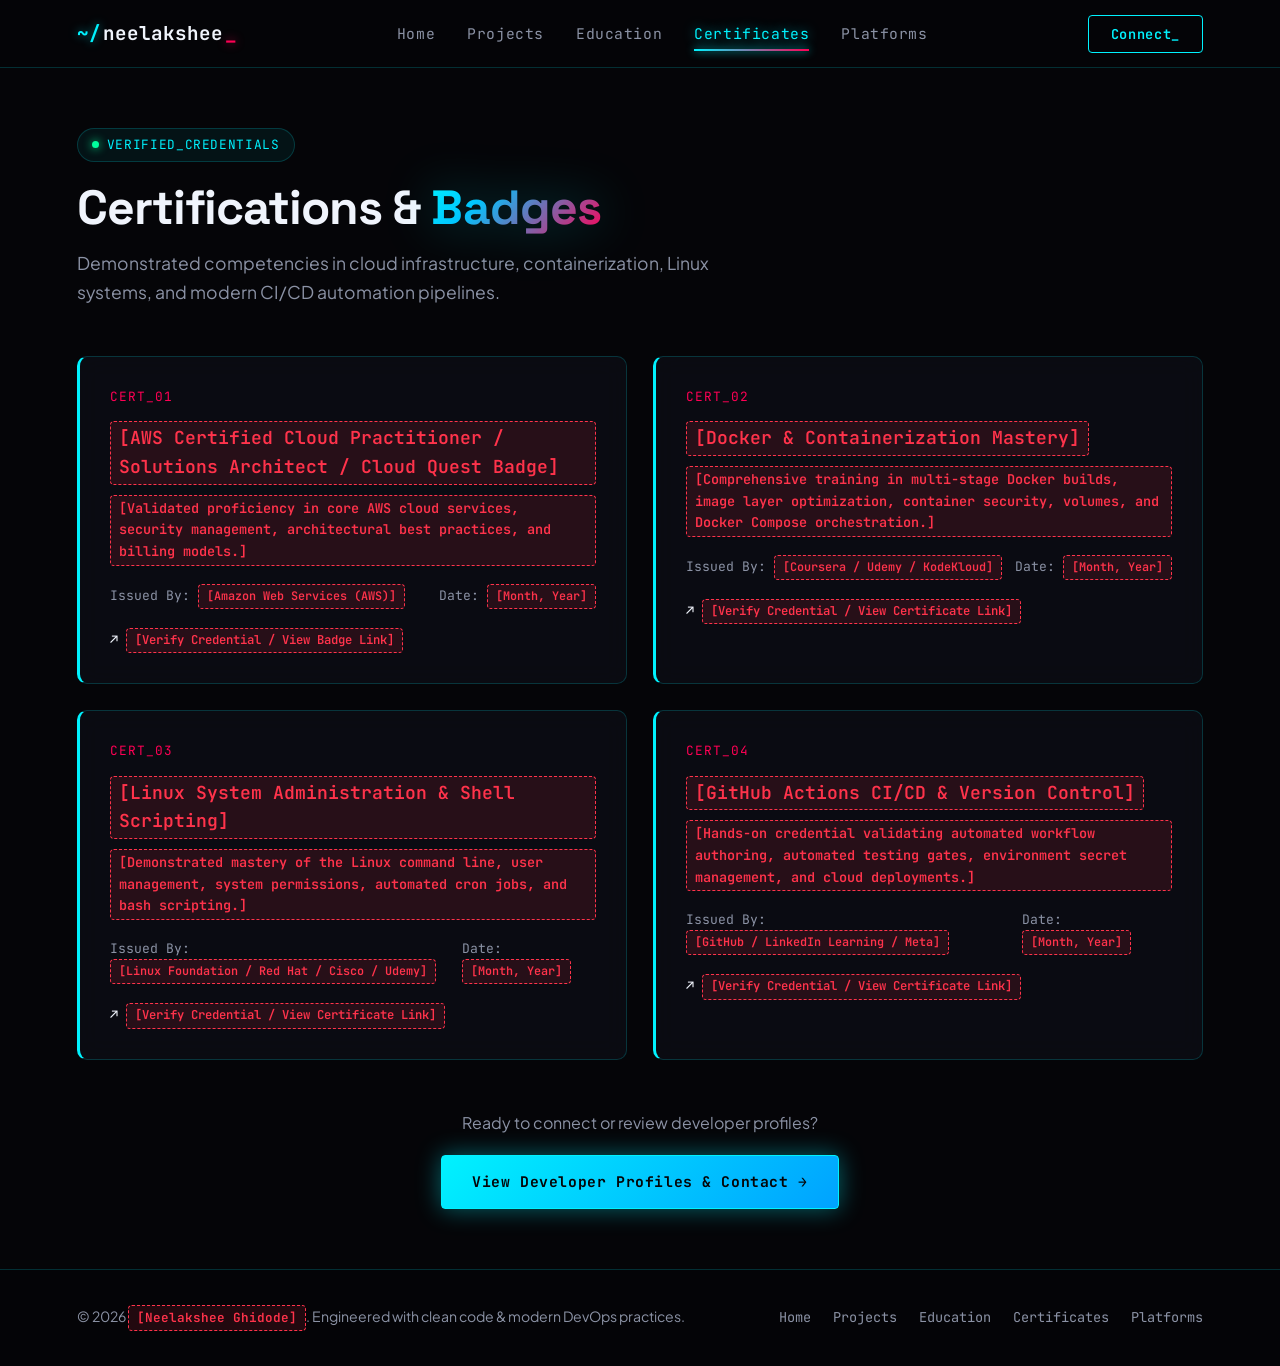
==== certificates.html @ f9bc47b6 "files added -" ====
<!DOCTYPE html>
<html lang="en">
<head>
    <meta charset="UTF-8">
    <meta name="viewport" content="width=device-width, initial-scale=1.0">
    <title>Certifications & Badges | Neelakshee Ghidode</title>
    <!-- Fonts -->
    <link href="https://fonts.googleapis.com/css2?family=Plus+Jakarta+Sans:wght@400;500;600;700;800&family=JetBrains+Mono:wght@400;500;700&display=swap" rel="stylesheet">
    <link rel="stylesheet" href="style.css">
</head>
<body>

    <!-- Navigation Bar -->
    <header class="navbar">
        <a href="index.html" class="logo">
            <span class="terminal-prompt">~/</span>neelakshee<span class="cursor">_</span>
        </a>
        <nav class="nav-links">
            <a href="index.html">Home</a>
            <a href="projects.html">Projects</a>
            <a href="education.html">Education</a>
            <a href="certificates.html" class="active">Certificates</a>
            <a href="platforms.html">Platforms</a>
        </nav>
        <div class="nav-action">
            <a href="platforms.html" class="cta-btn">Connect_</a>
        </div>
    </header>

    <!-- Main Container -->
    <main class="page-container">
        
        <header class="page-header">
            <div class="page-tag">
                <span class="pulse-dot"></span> VERIFIED_CREDENTIALS
            </div>
            <h1 class="page-title">Certifications & <span class="gradient-text">Badges</span></h1>
            <p class="page-subtitle">
                Demonstrated competencies in cloud infrastructure, containerization, Linux systems, and modern CI/CD automation pipelines.
            </p>
        </header>

        <!-- Certificates Grid -->
        <div class="grid-2">
            
            <!-- Certificate 1 -->
            <div class="card cert-card">
                <span class="card-num">CERT_01</span>
                <h4><span class="insert-tag">[AWS Certified Cloud Practitioner / Solutions Architect / Cloud Quest Badge]</span></h4>
                <p style="margin-top: 10px;">
                    <span class="insert-tag">[Validated proficiency in core AWS cloud services, security management, architectural best practices, and billing models.]</span>
                </p>
                <div class="cert-meta">
                    <span>Issued By: <strong class="insert-tag">[Amazon Web Services (AWS)]</strong></span>
                    <span>Date: <strong class="insert-tag">[Month, Year]</strong></span>
                </div>
                <div style="margin-top: 16px;">
                    <a href="#" target="_blank" style="color: var(--accent-red); font-family: var(--font-mono); font-size: 0.85rem; text-decoration: none;">
                        ↗ <span class="insert-tag">[Verify Credential / View Badge Link]</span>
                    </a>
                </div>
            </div>

            <!-- Certificate 2 -->
            <div class="card cert-card">
                <span class="card-num">CERT_02</span>
                <h4><span class="insert-tag">[Docker & Containerization Mastery]</span></h4>
                <p style="margin-top: 10px;">
                    <span class="insert-tag">[Comprehensive training in multi-stage Docker builds, image layer optimization, container security, volumes, and Docker Compose orchestration.]</span>
                </p>
                <div class="cert-meta">
                    <span>Issued By: <strong class="insert-tag">[Coursera / Udemy / KodeKloud]</strong></span>
                    <span>Date: <strong class="insert-tag">[Month, Year]</strong></span>
                </div>
                <div style="margin-top: 16px;">
                    <a href="#" target="_blank" style="color: var(--accent-red); font-family: var(--font-mono); font-size: 0.85rem; text-decoration: none;">
                        ↗ <span class="insert-tag">[Verify Credential / View Certificate Link]</span>
                    </a>
                </div>
            </div>

            <!-- Certificate 3 -->
            <div class="card cert-card">
                <span class="card-num">CERT_03</span>
                <h4><span class="insert-tag">[Linux System Administration & Shell Scripting]</span></h4>
                <p style="margin-top: 10px;">
                    <span class="insert-tag">[Demonstrated mastery of the Linux command line, user management, system permissions, automated cron jobs, and bash scripting.]</span>
                </p>
                <div class="cert-meta">
                    <span>Issued By: <strong class="insert-tag">[Linux Foundation / Red Hat / Cisco / Udemy]</strong></span>
                    <span>Date: <strong class="insert-tag">[Month, Year]</strong></span>
                </div>
                <div style="margin-top: 16px;">
                    <a href="#" target="_blank" style="color: var(--accent-red); font-family: var(--font-mono); font-size: 0.85rem; text-decoration: none;">
                        ↗ <span class="insert-tag">[Verify Credential / View Certificate Link]</span>
                    </a>
                </div>
            </div>

            <!-- Certificate 4 -->
            <div class="card cert-card">
                <span class="card-num">CERT_04</span>
                <h4><span class="insert-tag">[GitHub Actions CI/CD & Version Control]</span></h4>
                <p style="margin-top: 10px;">
                    <span class="insert-tag">[Hands-on credential validating automated workflow authoring, automated testing gates, environment secret management, and cloud deployments.]</span>
                </p>
                <div class="cert-meta">
                    <span>Issued By: <strong class="insert-tag">[GitHub / LinkedIn Learning / Meta]</strong></span>
                    <span>Date: <strong class="insert-tag">[Month, Year]</strong></span>
                </div>
                <div style="margin-top: 16px;">
                    <a href="#" target="_blank" style="color: var(--accent-red); font-family: var(--font-mono); font-size: 0.85rem; text-decoration: none;">
                        ↗ <span class="insert-tag">[Verify Credential / View Certificate Link]</span>
                    </a>
                </div>
            </div>

        </div>

        <!-- Navigation Action -->
        <div style="margin-top: 50px; text-align: center;">
            <p style="color: var(--text-muted); margin-bottom: 20px;">Ready to connect or review developer profiles?</p>
            <a href="platforms.html" class="primary-btn">View Developer Profiles & Contact →</a>
        </div>

    </main>

    <!-- Footer -->
    <footer class="site-footer">
        <p>© 2026 <span class="insert-tag">[Neelakshee Ghidode]</span>. Engineered with clean code & modern DevOps practices.</p>
        <div class="footer-nav">
            <a href="index.html">Home</a>
            <a href="projects.html">Projects</a>
            <a href="education.html">Education</a>
            <a href="certificates.html">Certificates</a>
            <a href="platforms.html">Platforms</a>
        </div>
    </footer>

</body>
</html>
---- style.css ----
/* ========================================================
   CYBERPUNK HIGH-TECH DEVOPS THEME - PRODUCTION STYLESHEET
   ======================================================== */

@import url('https://fonts.googleapis.com/css2?family=Plus+Jakarta+Sans:wght@300;400;500;600;700;800&family=JetBrains+Mono:wght@400;500;700&family=Space+Grotesk:wght@500;700&display=swap');

:root {
    --bg-void: #050508;
    --bg-card: rgba(13, 14, 22, 0.75);
    --bg-card-hover: rgba(20, 22, 35, 0.85);
    --border-cyber: rgba(0, 242, 254, 0.18);
    --border-hover: rgba(0, 242, 254, 0.6);
    
    /* Cyberpunk Neon Palette */
    --neon-cyan: #00f2fe;
    --neon-blue: #4facfe;
    --neon-pink: #ff0055;
    --neon-purple: #7928ca;
    --neon-green: #00ff9d;
    --neon-amber: #ffaa00;
    
    --text-primary: #f0f4fc;
    --text-muted: #8b92a5;
    --text-cyan: #38ef7d;
    
    --font-sans: 'Plus Jakarta Sans', sans-serif;
    --font-display: 'Space Grotesk', sans-serif;
    --font-mono: 'JetBrains Mono', monospace;
    
    --glow-cyan: 0 0 25px rgba(0, 242, 254, 0.35);
    --glow-pink: 0 0 25px rgba(255, 0, 85, 0.35);
    --transition: all 0.3s cubic-bezier(0.16, 1, 0.3, 1);
}

* {
    margin: 0;
    padding: 0;
    box-sizing: border-box;
    forced-color-adjust: none;
    -webkit-font-smoothing: antialiased;
}

html {
    scroll-behavior: smooth;
    background-color: #050508 !important;
}

body {
    background-color: #050508 !important;
    color: var(--text-primary) !important;
    font-family: var(--font-sans);
    line-height: 1.6;
    min-height: 100vh;
    overflow-x: hidden;
    position: relative;
    display: flex;
    flex-direction: column;
}

/* --- Cyber Ambient Grid Background --- */
body::before {
    content: '';
    position: fixed;
    top: 0;
    left: 0;
    width: 100vw;
    height: 100vh;
    background-image: 
        radial-gradient(circle at 15% 20%, rgba(0, 242, 254, 0.07) 0%, transparent 40%),
        radial-gradient(circle at 85% 70%, rgba(255, 0, 85, 0.06) 0%, transparent 45%),
        linear-gradient(rgba(255, 255, 255, 0.015) 1px, transparent 1px),
        linear-gradient(90deg, rgba(255, 255, 255, 0.015) 1px, transparent 1px);
    background-size: 100% 100%, 100% 100%, 48px 48px, 48px 48px;
    pointer-events: none;
    z-index: -2;
}

/* --- Red Placeholder Highlight --- */
.insert-tag {
    color: #ff334b;
    background: rgba(255, 51, 75, 0.12);
    border: 1px dashed #ff334b;
    padding: 2px 8px;
    border-radius: 4px;
    font-weight: 600;
    font-family: var(--font-mono);
    font-size: 0.9em;
    display: inline-block;
}

/* --- Cyber Navigation Bar --- */
.navbar {
    display: flex;
    justify-content: space-between;
    align-items: center;
    padding: 18px 6%;
    border-bottom: 1px solid var(--border-cyber);
    background: rgba(5, 5, 8, 0.85);
    backdrop-filter: blur(20px);
    position: sticky;
    top: 0;
    z-index: 1000;
}

.logo {
    font-family: var(--font-mono);
    font-size: 1.2rem;
    font-weight: 700;
    color: var(--text-primary);
    text-decoration: none;
    display: flex;
    align-items: center;
    gap: 2px;
}

.terminal-prompt {
    color: var(--neon-cyan);
    text-shadow: 0 0 10px rgba(0, 242, 254, 0.6);
}

.cursor {
    animation: blink 1s infinite;
    color: var(--neon-pink);
    text-shadow: 0 0 10px rgba(255, 0, 85, 0.8);
}

@keyframes blink {
    0%, 50% { opacity: 1; }
    51%, 100% { opacity: 0; }
}

.nav-links {
    display: flex;
    gap: 32px;
}

.nav-links a {
    text-decoration: none;
    color: var(--text-muted);
    font-size: 0.92rem;
    font-family: var(--font-mono);
    transition: var(--transition);
    position: relative;
    letter-spacing: 0.04em;
}

.nav-links a:hover,
.nav-links a.active {
    color: var(--neon-cyan);
    text-shadow: 0 0 12px rgba(0, 242, 254, 0.6);
}

.nav-links a.active::after {
    content: '';
    position: absolute;
    bottom: -6px;
    left: 0;
    width: 100%;
    height: 2px;
    background: linear-gradient(90deg, var(--neon-cyan), var(--neon-pink));
    box-shadow: 0 0 8px var(--neon-cyan);
}

.cta-btn {
    text-decoration: none;
    background: transparent;
    border: 1px solid var(--neon-cyan);
    color: var(--neon-cyan);
    padding: 9px 22px;
    border-radius: 4px;
    font-size: 0.85rem;
    font-weight: 600;
    font-family: var(--font-mono);
    transition: var(--transition);
    letter-spacing: 0.05em;
    position: relative;
    overflow: hidden;
}

.cta-btn:hover {
    background: rgba(0, 242, 254, 0.12);
    box-shadow: var(--glow-cyan);
    transform: translateY(-1px);
}

/* --- Page Containers --- */
.page-container {
    flex: 1;
    padding: 60px 6%;
    max-width: 1360px;
    margin: 0 auto;
    width: 100%;
}

.page-header {
    margin-bottom: 50px;
}

.page-tag {
    display: inline-flex;
    align-items: center;
    gap: 8px;
    background: rgba(0, 242, 254, 0.06);
    border: 1px solid var(--border-cyber);
    padding: 6px 14px;
    border-radius: 20px;
    font-size: 0.8rem;
    font-family: var(--font-mono);
    color: var(--neon-cyan);
    margin-bottom: 18px;
    letter-spacing: 0.05em;
}

.pulse-dot {
    width: 7px;
    height: 7px;
    background-color: var(--neon-green);
    border-radius: 50%;
    box-shadow: 0 0 10px var(--neon-green);
    animation: pulse 2s infinite;
}

@keyframes pulse {
    0% { transform: scale(0.95); box-shadow: 0 0 0 0 rgba(0, 255, 157, 0.7); }
    70% { transform: scale(1.15); box-shadow: 0 0 0 7px rgba(0, 255, 157, 0); }
    100% { transform: scale(0.95); box-shadow: 0 0 0 0 rgba(0, 255, 157, 0); }
}

.page-title {
    font-family: var(--font-display);
    font-size: 3rem;
    font-weight: 700;
    line-height: 1.15;
    margin-bottom: 14px;
    letter-spacing: -0.02em;
}

.gradient-text {
    background: linear-gradient(135deg, var(--neon-cyan) 0%, #00c6ff 30%, var(--neon-pink) 100%);
    -webkit-background-clip: text;
    background-clip: text;
    -webkit-text-fill-color: transparent;
    filter: drop-shadow(0 0 25px rgba(0, 242, 254, 0.3));
}

.page-subtitle {
    color: var(--text-muted);
    font-size: 1.1rem;
    max-width: 660px;
}

/* --- Hero Section with Cyber HUD Video --- */
.hero-section {
    display: grid;
    grid-template-columns: 1.15fr 0.85fr;
    gap: 60px;
    align-items: center;
    padding: 40px 0 70px;
    min-height: 75vh;
}

.hero-content h1 {
    font-family: var(--font-display);
    font-size: 3.8rem;
    font-weight: 800;
    line-height: 1.1;
    margin-bottom: 24px;
    letter-spacing: -0.03em;
}

.hero-desc {
    color: var(--text-muted);
    font-size: 1.15rem;
    margin-bottom: 36px;
    max-width: 580px;
    line-height: 1.7;
}

.btn-group {
    display: flex;
    gap: 18px;
    flex-wrap: wrap;
}

.primary-btn, .secondary-btn {
    text-decoration: none;
    padding: 14px 30px;
    border-radius: 4px;
    font-weight: 600;
    font-size: 0.92rem;
    font-family: var(--font-mono);
    transition: var(--transition);
    display: inline-flex;
    align-items: center;
    gap: 10px;
    letter-spacing: 0.04em;
}

.primary-btn {
    background: linear-gradient(135deg, var(--neon-cyan), #00a2ff);
    color: #050508;
    box-shadow: 0 0 25px rgba(0, 242, 254, 0.4);
    border: 1px solid var(--neon-cyan);
    font-weight: 700;
}

.primary-btn:hover {
    transform: translateY(-3px);
    box-shadow: 0 0 35px rgba(0, 242, 254, 0.7);
    color: #000;
}

.secondary-btn {
    background: var(--bg-card);
    border: 1px solid var(--border-cyber);
    color: var(--text-primary);
    backdrop-filter: blur(10px);
}

.secondary-btn:hover {
    border-color: var(--neon-pink);
    color: #fff;
    box-shadow: 0 0 20px rgba(255, 0, 85, 0.3);
    transform: translateY(-3px);
}

/* --- Cyberpunk Video HUD Visual Frame --- */
.hero-visual-container {
    position: relative;
    border-radius: 14px;
    overflow: hidden;
    border: 1px solid rgba(0, 242, 254, 0.3);
    background: var(--bg-card);
    box-shadow: 0 20px 60px rgba(0, 0, 0, 0.8), 0 0 40px rgba(0, 242, 254, 0.15);
    backdrop-filter: blur(12px);
}

/* Corner bracket accents */
.hero-visual-container::before {
    content: '';
    position: absolute;
    top: 12px;
    left: 12px;
    width: 25px;
    height: 25px;
    border-top: 2px solid var(--neon-cyan);
    border-left: 2px solid var(--neon-cyan);
    z-index: 10;
    pointer-events: none;
}

.hero-visual-container::after {
    content: '';
    position: absolute;
    bottom: 12px;
    right: 12px;
    width: 25px;
    height: 25px;
    border-bottom: 2px solid var(--neon-pink);
    border-right: 2px solid var(--neon-pink);
    z-index: 10;
    pointer-events: none;
}

.video-wrapper {
    position: relative;
    width: 100%;
    height: 480px;
    overflow: hidden;
}

.hero-video {
    width: 100%;
    height: 100%;
    object-fit: cover;
    filter: contrast(1.1) brightness(0.95);
}

/* Dark gradient overlay on top of video */
.video-overlay-gradient {
    position: absolute;
    inset: 0;
    background: linear-gradient(to top, rgba(5, 5, 8, 0.9) 0%, rgba(5, 5, 8, 0.2) 60%, transparent 100%);
    pointer-events: none;
}

.floating-tech-badge {
    position: absolute;
    bottom: 20px;
    left: 20px;
    background: rgba(13, 14, 22, 0.9);
    border: 1px solid var(--border-cyber);
    padding: 10px 18px;
    border-radius: 6px;
    font-family: var(--font-mono);
    font-size: 0.85rem;
    color: var(--neon-green);
    backdrop-filter: blur(12px);
    box-shadow: 0 0 20px rgba(0, 255, 157, 0.2);
    z-index: 5;
}

.floating-tech-badge code {
    color: var(--neon-cyan);
}

.floating-status-pill {
    position: absolute;
    top: 20px;
    right: 20px;
    background: rgba(5, 5, 8, 0.85);
    border: 1px solid rgba(255, 0, 85, 0.4);
    padding: 6px 14px;
    border-radius: 20px;
    font-family: var(--font-mono);
    font-size: 0.78rem;
    color: var(--neon-pink);
    backdrop-filter: blur(10px);
    z-index: 5;
    letter-spacing: 0.05em;
}

/* --- Tech Matrix Section --- */
.tech-matrix {
    margin-top: 60px;
    padding-top: 60px;
    border-top: 1px solid var(--border-cyber);
}

.section-head {
    display: flex;
    justify-content: space-between;
    align-items: center;
    margin-bottom: 32px;
}

.section-head h3 {
    font-family: var(--font-mono);
    font-size: 0.95rem;
    color: var(--neon-cyan);
    letter-spacing: 0.08em;
}

.status-badge {
    font-family: var(--font-mono);
    font-size: 0.78rem;
    color: var(--neon-green);
    background: rgba(0, 255, 157, 0.08);
    padding: 4px 12px;
    border-radius: 4px;
    border: 1px solid rgba(0, 255, 157, 0.25);
    letter-spacing: 0.06em;
}

/* --- Grids & Cyber Cards --- */
.grid-4 {
    display: grid;
    grid-template-columns: repeat(4, 1fr);
    gap: 22px;
}

.grid-3 {
    display: grid;
    grid-template-columns: repeat(3, 1fr);
    gap: 24px;
}

.grid-2 {
    display: grid;
    grid-template-columns: repeat(2, 1fr);
    gap: 26px;
}

.card {
    background: var(--bg-card);
    border: 1px solid var(--border-cyber);
    padding: 30px;
    border-radius: 10px;
    transition: var(--transition);
    backdrop-filter: blur(12px);
    position: relative;
    overflow: hidden;
}

.card::before {
    content: '';
    position: absolute;
    top: 0;
    left: 0;
    width: 100%;
    height: 1px;
    background: linear-gradient(90deg, transparent, var(--neon-cyan), transparent);
    opacity: 0;
    transition: var(--transition);
}

.card:hover {
    border-color: var(--border-hover);
    transform: translateY(-5px);
    background: var(--bg-card-hover);
    box-shadow: 0 15px 35px rgba(0, 0, 0, 0.5), 0 0 25px rgba(0, 242, 254, 0.15);
}

.card:hover::before {
    opacity: 1;
}

.card-num {
    font-family: var(--font-mono);
    font-size: 0.8rem;
    color: var(--neon-pink);
    margin-bottom: 14px;
    display: block;
    letter-spacing: 0.08em;
}

.card h4 {
    font-family: var(--font-display);
    font-size: 1.25rem;
    margin-bottom: 10px;
    color: var(--text-primary);
}

.card p {
    color: var(--text-muted);
    font-size: 0.94rem;
    line-height: 1.6;
}

/* --- Project Cards --- */
.project-card {
    display: flex;
    flex-direction: column;
    justify-content: space-between;
}

.project-tags {
    display: flex;
    flex-wrap: wrap;
    gap: 8px;
    margin: 20px 0;
}

.tech-pill {
    background: rgba(0, 242, 254, 0.07);
    border: 1px solid rgba(0, 242, 254, 0.2);
    padding: 5px 12px;
    border-radius: 4px;
    font-family: var(--font-mono);
    font-size: 0.78rem;
    color: var(--neon-cyan);
}

.project-links {
    display: flex;
    gap: 18px;
    margin-top: 18px;
    padding-top: 18px;
    border-top: 1px solid rgba(255, 255, 255, 0.08);
}

.project-links a {
    color: var(--text-primary);
    text-decoration: none;
    font-size: 0.88rem;
    font-family: var(--font-mono);
    transition: var(--transition);
}

.project-links a:hover {
    color: var(--neon-cyan);
    text-shadow: 0 0 10px var(--neon-cyan);
}

/* --- Timeline (Education) --- */
.timeline {
    position: relative;
    border-left: 2px solid var(--border-cyber);
    padding-left: 35px;
    margin-left: 10px;
}

.timeline-item {
    position: relative;
    margin-bottom: 50px;
}

.timeline-dot {
    position: absolute;
    left: -42px;
    top: 6px;
    width: 12px;
    height: 12px;
    border-radius: 50%;
    background: var(--neon-cyan);
    border: 3px solid var(--bg-void);
    box-shadow: 0 0 12px var(--neon-cyan);
}

.timeline-year {
    font-family: var(--font-mono);
    font-size: 0.88rem;
    color: var(--neon-pink);
    margin-bottom: 8px;
    letter-spacing: 0.05em;
}

/* --- Certificates Cards --- */
.cert-card {
    border-left: 3px solid var(--neon-cyan);
}

.cert-card:hover {
    border-left-color: var(--neon-pink);
    box-shadow: 0 15px 35px rgba(0, 0, 0, 0.5), 0 0 25px rgba(255, 0, 85, 0.15);
}

.cert-meta {
    display: flex;
    justify-content: space-between;
    margin-top: 18px;
    font-family: var(--font-mono);
    font-size: 0.82rem;
    color: var(--text-muted);
}

/* --- Platform Cards --- */
.platform-card {
    display: flex;
    align-items: center;
    gap: 22px;
    text-decoration: none;
    color: inherit;
}

.platform-icon {
    width: 52px;
    height: 52px;
    border-radius: 8px;
    background: rgba(0, 242, 254, 0.08);
    border: 1px solid var(--border-cyber);
    display: flex;
    align-items: center;
    justify-content: center;
    font-size: 1.5rem;
    color: var(--neon-cyan);
    flex-shrink: 0;
}

.platform-card:hover .platform-icon {
    background: rgba(0, 242, 254, 0.18);
    box-shadow: var(--glow-cyan);
}

/* --- Terminal Box --- */
.hero-terminal-card {
    background: rgba(9, 10, 16, 0.85);
    border: 1px solid var(--border-cyber);
    border-radius: 10px;
    overflow: hidden;
    box-shadow: 0 20px 50px rgba(0,0,0,0.7), 0 0 30px rgba(0, 242, 254, 0.1);
    backdrop-filter: blur(14px);
}

.terminal-header {
    background: rgba(18, 20, 30, 0.9);
    padding: 12px 18px;
    display: flex;
    align-items: center;
    gap: 8px;
    border-bottom: 1px solid var(--border-cyber);
}

.terminal-dot {
    width: 10px;
    height: 10px;
    border-radius: 50%;
}

.dot-red { background: #ff4757; box-shadow: 0 0 6px #ff4757; }
.dot-yellow { background: #ffa502; box-shadow: 0 0 6px #ffa502; }
.dot-green { background: #2ed573; box-shadow: 0 0 6px #2ed573; }

.terminal-body {
    padding: 26px;
    font-family: var(--font-mono);
    font-size: 0.88rem;
    line-height: 1.8;
}

.terminal-line {
    margin-bottom: 8px;
}

.text-accent { color: var(--neon-cyan); }
.text-green { color: var(--neon-green); }

/* --- Footer --- */
.site-footer {
    border-top: 1px solid var(--border-cyber);
    padding: 35px 6%;
    display: flex;
    justify-content: space-between;
    align-items: center;
    color: var(--text-muted);
    font-size: 0.88rem;
    margin-top: auto;
    background: rgba(5, 5, 8, 0.95);
}

.footer-nav {
    display: flex;
    gap: 22px;
}

.footer-nav a {
    color: var(--text-muted);
    text-decoration: none;
    font-family: var(--font-mono);
    font-size: 0.85rem;
    transition: var(--transition);
}

.footer-nav a:hover {
    color: var(--neon-cyan);
}

/* --- Responsive Media Queries --- */
@media (max-width: 1024px) {
    .grid-4 { grid-template-columns: repeat(2, 1fr); }
    .grid-3 { grid-template-columns: repeat(2, 1fr); }
    .hero-section { grid-template-columns: 1fr; gap: 50px; }
    .hero-content h1 { font-size: 3rem; }
    .video-wrapper { height: 420px; }
}

@media (max-width: 680px) {
    .grid-4, .grid-3, .grid-2 { grid-template-columns: 1fr; }
    .nav-links { display: none; }
    .hero-content h1 { font-size: 2.3rem; }
    .page-title { font-size: 2.2rem; }
    .video-wrapper { height: 320px; }
    .site-footer { flex-direction: column; gap: 18px; text-align: center; }
}
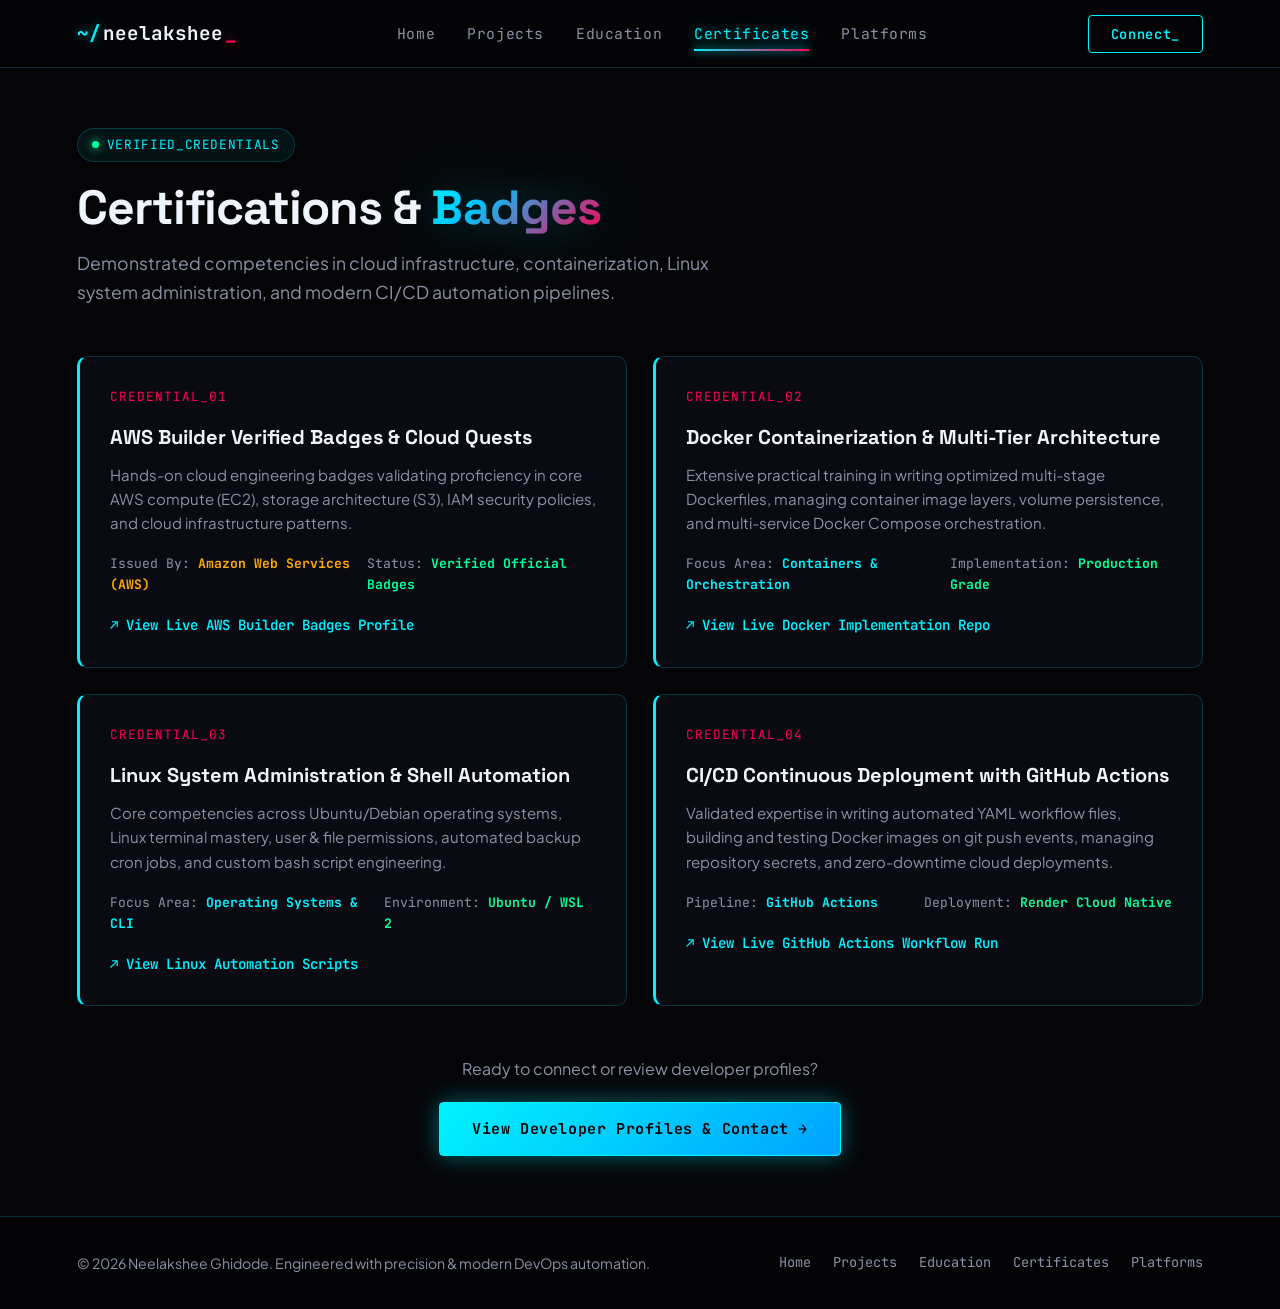
==== commit e6f8ea6b: "information Update" ====
--- a/certificates.html
+++ b/certificates.html
@@ -5,12 +5,12 @@
     <meta name="viewport" content="width=device-width, initial-scale=1.0">
     <title>Certifications & Badges | Neelakshee Ghidode</title>
     <!-- Fonts -->
-    <link href="https://fonts.googleapis.com/css2?family=Plus+Jakarta+Sans:wght@400;500;600;700;800&family=JetBrains+Mono:wght@400;500;700&display=swap" rel="stylesheet">
+    <link href="https://fonts.googleapis.com/css2?family=Plus+Jakarta+Sans:wght@400;500;600;700;800&family=JetBrains+Mono:wght@400;500;700&family=Space+Grotesk:wght@600;700&display=swap" rel="stylesheet">
     <link rel="stylesheet" href="style.css">
 </head>
 <body>
 
-    <!-- Navigation Bar -->
+    <!-- Cyberpunk Navigation Bar -->
     <header class="navbar">
         <a href="index.html" class="logo">
             <span class="terminal-prompt">~/</span>neelakshee<span class="cursor">_</span>
@@ -36,81 +36,81 @@
             </div>
             <h1 class="page-title">Certifications & <span class="gradient-text">Badges</span></h1>
             <p class="page-subtitle">
-                Demonstrated competencies in cloud infrastructure, containerization, Linux systems, and modern CI/CD automation pipelines.
+                Demonstrated competencies in cloud infrastructure, containerization, Linux system administration, and modern CI/CD automation pipelines.
             </p>
         </header>
 
         <!-- Certificates Grid -->
         <div class="grid-2">
             
-            <!-- Certificate 1 -->
+            <!-- Certificate 1: AWS Builder Badges -->
             <div class="card cert-card">
-                <span class="card-num">CERT_01</span>
-                <h4><span class="insert-tag">[AWS Certified Cloud Practitioner / Solutions Architect / Cloud Quest Badge]</span></h4>
-                <p style="margin-top: 10px;">
-                    <span class="insert-tag">[Validated proficiency in core AWS cloud services, security management, architectural best practices, and billing models.]</span>
+                <span class="card-num">CREDENTIAL_01</span>
+                <h4>AWS Builder Verified Badges & Cloud Quests</h4>
+                <p style="margin-top: 10px; color: var(--text-muted); font-size: 0.94rem;">
+                    Hands-on cloud engineering badges validating proficiency in core AWS compute (EC2), storage architecture (S3), IAM security policies, and cloud infrastructure patterns.
                 </p>
                 <div class="cert-meta">
-                    <span>Issued By: <strong class="insert-tag">[Amazon Web Services (AWS)]</strong></span>
-                    <span>Date: <strong class="insert-tag">[Month, Year]</strong></span>
+                    <span>Issued By: <strong style="color: var(--neon-amber);">Amazon Web Services (AWS)</strong></span>
+                    <span>Status: <strong style="color: var(--neon-green);">Verified Official Badges</strong></span>
                 </div>
                 <div style="margin-top: 16px;">
-                    <a href="#" target="_blank" style="color: var(--accent-red); font-family: var(--font-mono); font-size: 0.85rem; text-decoration: none;">
-                        ↗ <span class="insert-tag">[Verify Credential / View Badge Link]</span>
+                    <a href="https://builder.aws.com/profile?tab=badges" target="_blank" style="color: var(--neon-cyan); font-family: var(--font-mono); font-size: 0.88rem; text-decoration: none; font-weight: 600;">
+                        ↗ View Live AWS Builder Badges Profile
                     </a>
                 </div>
             </div>
 
-            <!-- Certificate 2 -->
+            <!-- Certificate 2: Docker & Containerization -->
             <div class="card cert-card">
-                <span class="card-num">CERT_02</span>
-                <h4><span class="insert-tag">[Docker & Containerization Mastery]</span></h4>
-                <p style="margin-top: 10px;">
-                    <span class="insert-tag">[Comprehensive training in multi-stage Docker builds, image layer optimization, container security, volumes, and Docker Compose orchestration.]</span>
+                <span class="card-num">CREDENTIAL_02</span>
+                <h4>Docker Containerization & Multi-Tier Architecture</h4>
+                <p style="margin-top: 10px; color: var(--text-muted); font-size: 0.94rem;">
+                    Extensive practical training in writing optimized multi-stage Dockerfiles, managing container image layers, volume persistence, and multi-service Docker Compose orchestration.
                 </p>
                 <div class="cert-meta">
-                    <span>Issued By: <strong class="insert-tag">[Coursera / Udemy / KodeKloud]</strong></span>
-                    <span>Date: <strong class="insert-tag">[Month, Year]</strong></span>
+                    <span>Focus Area: <strong style="color: var(--neon-cyan);">Containers & Orchestration</strong></span>
+                    <span>Implementation: <strong style="color: var(--neon-green);">Production Grade</strong></span>
                 </div>
                 <div style="margin-top: 16px;">
-                    <a href="#" target="_blank" style="color: var(--accent-red); font-family: var(--font-mono); font-size: 0.85rem; text-decoration: none;">
-                        ↗ <span class="insert-tag">[Verify Credential / View Certificate Link]</span>
+                    <a href="https://github.com/neelakshighidode/Portfolio" target="_blank" style="color: var(--neon-cyan); font-family: var(--font-mono); font-size: 0.88rem; text-decoration: none; font-weight: 600;">
+                        ↗ View Live Docker Implementation Repo
                     </a>
                 </div>
             </div>
 
-            <!-- Certificate 3 -->
+            <!-- Certificate 3: Linux System Administration -->
             <div class="card cert-card">
-                <span class="card-num">CERT_03</span>
-                <h4><span class="insert-tag">[Linux System Administration & Shell Scripting]</span></h4>
-                <p style="margin-top: 10px;">
-                    <span class="insert-tag">[Demonstrated mastery of the Linux command line, user management, system permissions, automated cron jobs, and bash scripting.]</span>
+                <span class="card-num">CREDENTIAL_03</span>
+                <h4>Linux System Administration & Shell Automation</h4>
+                <p style="margin-top: 10px; color: var(--text-muted); font-size: 0.94rem;">
+                    Core competencies across Ubuntu/Debian operating systems, Linux terminal mastery, user & file permissions, automated backup cron jobs, and custom bash script engineering.
                 </p>
                 <div class="cert-meta">
-                    <span>Issued By: <strong class="insert-tag">[Linux Foundation / Red Hat / Cisco / Udemy]</strong></span>
-                    <span>Date: <strong class="insert-tag">[Month, Year]</strong></span>
+                    <span>Focus Area: <strong style="color: var(--neon-cyan);">Operating Systems & CLI</strong></span>
+                    <span>Environment: <strong style="color: var(--neon-green);">Ubuntu / WSL 2</strong></span>
                 </div>
                 <div style="margin-top: 16px;">
-                    <a href="#" target="_blank" style="color: var(--accent-red); font-family: var(--font-mono); font-size: 0.85rem; text-decoration: none;">
-                        ↗ <span class="insert-tag">[Verify Credential / View Certificate Link]</span>
+                    <a href="https://github.com/neelakshighidode" target="_blank" style="color: var(--neon-cyan); font-family: var(--font-mono); font-size: 0.88rem; text-decoration: none; font-weight: 600;">
+                        ↗ View Linux Automation Scripts
                     </a>
                 </div>
             </div>
 
-            <!-- Certificate 4 -->
+            <!-- Certificate 4: GitHub Actions CI/CD -->
             <div class="card cert-card">
-                <span class="card-num">CERT_04</span>
-                <h4><span class="insert-tag">[GitHub Actions CI/CD & Version Control]</span></h4>
-                <p style="margin-top: 10px;">
-                    <span class="insert-tag">[Hands-on credential validating automated workflow authoring, automated testing gates, environment secret management, and cloud deployments.]</span>
+                <span class="card-num">CREDENTIAL_04</span>
+                <h4>CI/CD Continuous Deployment with GitHub Actions</h4>
+                <p style="margin-top: 10px; color: var(--text-muted); font-size: 0.94rem;">
+                    Validated expertise in writing automated YAML workflow files, building and testing Docker images on git push events, managing repository secrets, and zero-downtime cloud deployments.
                 </p>
                 <div class="cert-meta">
-                    <span>Issued By: <strong class="insert-tag">[GitHub / LinkedIn Learning / Meta]</strong></span>
-                    <span>Date: <strong class="insert-tag">[Month, Year]</strong></span>
+                    <span>Pipeline: <strong style="color: var(--neon-cyan);">GitHub Actions</strong></span>
+                    <span>Deployment: <strong style="color: var(--neon-green);">Render Cloud Native</strong></span>
                 </div>
                 <div style="margin-top: 16px;">
-                    <a href="#" target="_blank" style="color: var(--accent-red); font-family: var(--font-mono); font-size: 0.85rem; text-decoration: none;">
-                        ↗ <span class="insert-tag">[Verify Credential / View Certificate Link]</span>
+                    <a href="https://github.com/neelakshighidode/Portfolio/actions" target="_blank" style="color: var(--neon-cyan); font-family: var(--font-mono); font-size: 0.88rem; text-decoration: none; font-weight: 600;">
+                        ↗ View Live GitHub Actions Workflow Run
                     </a>
                 </div>
             </div>
@@ -125,9 +125,9 @@
 
     </main>
 
-    <!-- Footer -->
+    <!-- Cyber Footer -->
     <footer class="site-footer">
-        <p>© 2026 <span class="insert-tag">[Neelakshee Ghidode]</span>. Engineered with clean code & modern DevOps practices.</p>
+        <p>© 2026 Neelakshee Ghidode. Engineered with precision & modern DevOps automation.</p>
         <div class="footer-nav">
             <a href="index.html">Home</a>
             <a href="projects.html">Projects</a>
--- a/style.css
+++ b/style.css
@@ -46,7 +46,7 @@
 }
 
 body {
-    background-color: #050508 !important;
+    background-color: transparent !important;
     color: var(--text-primary) !important;
     font-family: var(--font-sans);
     line-height: 1.6;
@@ -57,22 +57,9 @@
     flex-direction: column;
 }
 
-/* --- Cyber Ambient Grid Background --- */
+/* --- Cyber Ambient Grid Background (Handled by Fixed Video Grid) --- */
 body::before {
-    content: '';
-    position: fixed;
-    top: 0;
-    left: 0;
-    width: 100vw;
-    height: 100vh;
-    background-image: 
-        radial-gradient(circle at 15% 20%, rgba(0, 242, 254, 0.07) 0%, transparent 40%),
-        radial-gradient(circle at 85% 70%, rgba(255, 0, 85, 0.06) 0%, transparent 45%),
-        linear-gradient(rgba(255, 255, 255, 0.015) 1px, transparent 1px),
-        linear-gradient(90deg, rgba(255, 255, 255, 0.015) 1px, transparent 1px);
-    background-size: 100% 100%, 100% 100%, 48px 48px, 48px 48px;
-    pointer-events: none;
-    z-index: -2;
+    display: none;
 }
 
 /* --- Red Placeholder Highlight --- */
@@ -190,6 +177,8 @@
     max-width: 1360px;
     margin: 0 auto;
     width: 100%;
+    position: relative;
+    z-index: 5;
 }
 
 .page-header {
@@ -249,19 +238,85 @@
     max-width: 660px;
 }
 
-/* --- Hero Section with Cyber HUD Video --- */
+/* ========================================================
+   FIXED SCROLL-DRIVEN CANVAS BACKGROUND (162 FRAMES)
+   ======================================================== */
+.fixed-canvas-container {
+    position: fixed;
+    top: 0;
+    left: 0;
+    width: 100vw;
+    height: 100vh;
+    overflow: hidden;
+    z-index: 0;
+    pointer-events: none;
+    background-color: #08080c;
+}
+
+.fixed-scroll-canvas {
+    width: 100vw;
+    height: 100vh;
+    display: block;
+    object-fit: cover;
+    filter: brightness(0.9) contrast(1.08); /* Crisp and clearly visible, not blacked out! */
+}
+
+/* Professional Balanced Cyber Overlay:
+   - Subtle vignette on the left where text sits
+   - High visibility across the center and right where the visual subject is
+   - Smooth bottom blend into the page
+*/
+.fixed-canvas-overlay {
+    position: absolute;
+    inset: 0;
+    background: 
+        linear-gradient(
+            90deg, 
+            rgba(5, 5, 8, 0.78) 0%, 
+            rgba(5, 5, 8, 0.48) 45%, 
+            rgba(5, 5, 8, 0.12) 75%,
+            rgba(5, 5, 8, 0.22) 100%
+        ),
+        linear-gradient(
+            180deg, 
+            rgba(5, 5, 8, 0.4) 0%, 
+            transparent 30%, 
+            transparent 70%,
+            rgba(5, 5, 8, 0.75) 100%
+        );
+    pointer-events: none;
+    z-index: 1;
+}
+
+.fixed-canvas-grid {
+    position: absolute;
+    inset: 0;
+    background-image: 
+        linear-gradient(rgba(0, 242, 254, 0.025) 1px, transparent 1px),
+        linear-gradient(90deg, rgba(0, 242, 254, 0.025) 1px, transparent 1px);
+    background-size: 42px 42px;
+    pointer-events: none;
+    z-index: 2;
+}
+
+/* --- Hero Section Layered Over Fixed Background --- */
 .hero-section {
-    display: grid;
-    grid-template-columns: 1.15fr 0.85fr;
-    gap: 60px;
-    align-items: center;
-    padding: 40px 0 70px;
-    min-height: 75vh;
+    min-height: 85vh;
+    display: flex;
+    flex-direction: column;
+    justify-content: center;
+    padding: 60px 0;
+    position: relative;
+    z-index: 2;
+}
+
+.hero-content {
+    max-width: 820px;
 }
 
 .hero-content h1 {
     font-family: var(--font-display);
-    font-size: 3.8rem;
+    font-size: 4.2rem;
     font-weight: 800;
     line-height: 1.1;
     margin-bottom: 24px;
@@ -270,9 +325,9 @@
 
 .hero-desc {
     color: var(--text-muted);
-    font-size: 1.15rem;
-    margin-bottom: 36px;
-    max-width: 580px;
+    font-size: 1.2rem;
+    margin-bottom: 38px;
+    max-width: 650px;
     line-height: 1.7;
 }
 
@@ -284,10 +339,10 @@
 
 .primary-btn, .secondary-btn {
     text-decoration: none;
-    padding: 14px 30px;
+    padding: 14px 32px;
     border-radius: 4px;
     font-weight: 600;
-    font-size: 0.92rem;
+    font-size: 0.94rem;
     font-family: var(--font-mono);
     transition: var(--transition);
     display: inline-flex;
@@ -311,10 +366,10 @@
 }
 
 .secondary-btn {
-    background: var(--bg-card);
+    background: rgba(13, 14, 22, 0.75);
     border: 1px solid var(--border-cyber);
     color: var(--text-primary);
-    backdrop-filter: blur(10px);
+    backdrop-filter: blur(14px);
 }
 
 .secondary-btn:hover {
@@ -322,102 +377,6 @@
     color: #fff;
     box-shadow: 0 0 20px rgba(255, 0, 85, 0.3);
     transform: translateY(-3px);
-}
-
-/* --- Cyberpunk Video HUD Visual Frame --- */
-.hero-visual-container {
-    position: relative;
-    border-radius: 14px;
-    overflow: hidden;
-    border: 1px solid rgba(0, 242, 254, 0.3);
-    background: var(--bg-card);
-    box-shadow: 0 20px 60px rgba(0, 0, 0, 0.8), 0 0 40px rgba(0, 242, 254, 0.15);
-    backdrop-filter: blur(12px);
-}
-
-/* Corner bracket accents */
-.hero-visual-container::before {
-    content: '';
-    position: absolute;
-    top: 12px;
-    left: 12px;
-    width: 25px;
-    height: 25px;
-    border-top: 2px solid var(--neon-cyan);
-    border-left: 2px solid var(--neon-cyan);
-    z-index: 10;
-    pointer-events: none;
-}
-
-.hero-visual-container::after {
-    content: '';
-    position: absolute;
-    bottom: 12px;
-    right: 12px;
-    width: 25px;
-    height: 25px;
-    border-bottom: 2px solid var(--neon-pink);
-    border-right: 2px solid var(--neon-pink);
-    z-index: 10;
-    pointer-events: none;
-}
-
-.video-wrapper {
-    position: relative;
-    width: 100%;
-    height: 480px;
-    overflow: hidden;
-}
-
-.hero-video {
-    width: 100%;
-    height: 100%;
-    object-fit: cover;
-    filter: contrast(1.1) brightness(0.95);
-}
-
-/* Dark gradient overlay on top of video */
-.video-overlay-gradient {
-    position: absolute;
-    inset: 0;
-    background: linear-gradient(to top, rgba(5, 5, 8, 0.9) 0%, rgba(5, 5, 8, 0.2) 60%, transparent 100%);
-    pointer-events: none;
-}
-
-.floating-tech-badge {
-    position: absolute;
-    bottom: 20px;
-    left: 20px;
-    background: rgba(13, 14, 22, 0.9);
-    border: 1px solid var(--border-cyber);
-    padding: 10px 18px;
-    border-radius: 6px;
-    font-family: var(--font-mono);
-    font-size: 0.85rem;
-    color: var(--neon-green);
-    backdrop-filter: blur(12px);
-    box-shadow: 0 0 20px rgba(0, 255, 157, 0.2);
-    z-index: 5;
-}
-
-.floating-tech-badge code {
-    color: var(--neon-cyan);
-}
-
-.floating-status-pill {
-    position: absolute;
-    top: 20px;
-    right: 20px;
-    background: rgba(5, 5, 8, 0.85);
-    border: 1px solid rgba(255, 0, 85, 0.4);
-    padding: 6px 14px;
-    border-radius: 20px;
-    font-family: var(--font-mono);
-    font-size: 0.78rem;
-    color: var(--neon-pink);
-    backdrop-filter: blur(10px);
-    z-index: 5;
-    letter-spacing: 0.05em;
 }
 
 /* --- Tech Matrix Section --- */
